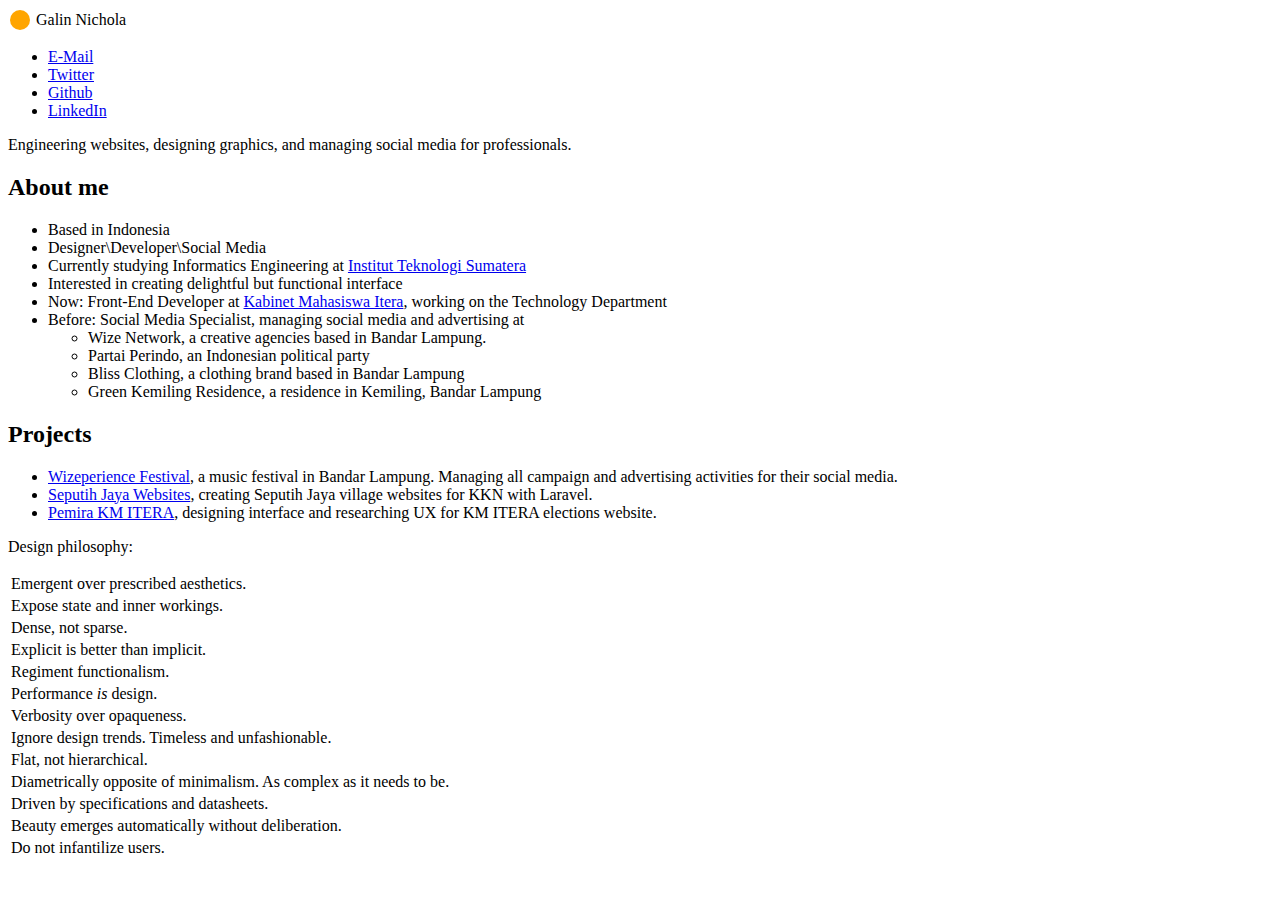
==== index.html @ 45c53dbe "linkedin link fix" ====
<!DOCTYPE html>
<html lang="en">
	<head>
		<meta charset="utf-8" />
		<meta name="viewport" content="width=device-width, initial-scale=1" />
		<title>Galin Nichola</title>
		<link rel="stylesheet" href="style.css" />
		<meta
			name="front-end-web-developer"
			content="minimalist,graphics,portfolio"
		/>
		<meta name="author" content="Galin Nichola" />
		<link rel="icon" type="image/jpg" href="favicon.ico" />
	</head>
	<body>
		<div id="menu">
			<span class="name">
				<svg
					width="24"
					height="24"
					viewBox="0 0 24 24"
					xmlns="http://www.w3.org/2000/svg"
					style="vertical-align: -7px"
				>
					<circle cx="12" cy="12" r="10" fill="#FFA500"></circle>
				</svg>
				Galin Nichola
			</span>
			<ul class="menu-buttons-wrapper">
				<li>
					<a
						href="mailto:galinnichola15@gmail.com"
						target="_blank"
						class="button"
						>E-Mail</a
					>
				</li>
				<li>
					<a
						href="https://twitter.com/senapanair"
						target="_blank"
						class="button"
						>Twitter</a
					>
				</li>
				<li>
					<a
						href="https://github.com/deymosxdeymos"
						target="_blank"
						class="button"
						>Github</a
					>
				</li>
				<li>
					<a
						href="https://www.linkedin.com/in/galinnichola"
						target="_blank"
						class="button"
						>LinkedIn</a
					>
				</li>
			</ul>
		</div>

		<div id="content">
			<p>
				Engineering websites, designing graphics, and managing social media for
				professionals.
			</p>

			<h2>About me</h2>
			<ul>
				<li>Based in Indonesia</li>
				<li>Designer\Developer\Social Media</li>
				<li>
					Currently studying Informatics Engineering at
					<a href="https://www.itera.ac.id/">Institut Teknologi Sumatera</a>
				</li>
				<li>Interested in creating delightful but functional interface</li>
				<li>
					Now: Front-End Developer at
					<a href="https://teknokm.my.id/">Kabinet Mahasiswa Itera</a>, working
					on the Technology Department
				</li>
				<li>
					Before: Social Media Specialist, managing social media and advertising
					at
					<ul>
						<li>Wize Network, a creative agencies based in Bandar Lampung.</li>
						<li>Partai Perindo, an Indonesian political party</li>
						<li>Bliss Clothing, a clothing brand based in Bandar Lampung</li>
						<li>
							Green Kemiling Residence, a residence in Kemiling, Bandar Lampung
						</li>
					</ul>
				</li>
			</ul>
			<h2>Projects</h2>
			<ul>
				<li>
					<a href="https://www.instagram.com/wizeperience/"
						>Wizeperience Festival</a
					>, a music festival in Bandar Lampung. Managing all campaign and
					advertising activities for their social media.
				</li>
				<li>
					<a href="http://seputihjaya.my.id/">Seputih Jaya Websites</a>,
					creating Seputih Jaya village websites for KKN with Laravel.
				</li>
				<li>
					<a href="http://pemira.km.itera.ac.id/">Pemira KM ITERA</a>, designing
					interface and researching UX for KM ITERA elections website.
				</li>
			</ul>

			<div class="table">
				<p>Design philosophy:</p>
				<table class="table content">
					<thead></thead>
					<tbody>
						<tr>
							<td>Emergent over prescribed aesthetics.</td>
						</tr>
						<tr>
							<td>Expose state and inner workings.</td>
						</tr>
						<tr>
							<td>Dense, not sparse.</td>
						</tr>
						<tr>
							<td>Explicit is better than implicit.</td>
						</tr>
						<tr>
							<td>Regiment functionalism.</td>
						</tr>
						<tr>
							<td>Performance <em>is</em> design.</td>
						</tr>
						<tr>
							<td>Verbosity over opaqueness.</td>
						</tr>
						<tr>
							<td>Ignore design trends. Timeless and unfashionable.</td>
						</tr>
						<tr>
							<td>Flat, not hierarchical.</td>
						</tr>
						<tr>
							<td>
								Diametrically opposite of minimalism. As complex as it needs to
								be.
							</td>
						</tr>
						<tr>
							<td>Driven by specifications and datasheets.</td>
						</tr>
						<tr>
							<td>Beauty emerges automatically without deliberation.</td>
						</tr>
						<tr>
							<td>Do not infantilize users.</td>
						</tr>
					</tbody>
				</table>
			</div>
		</div>
	</body>
</html>
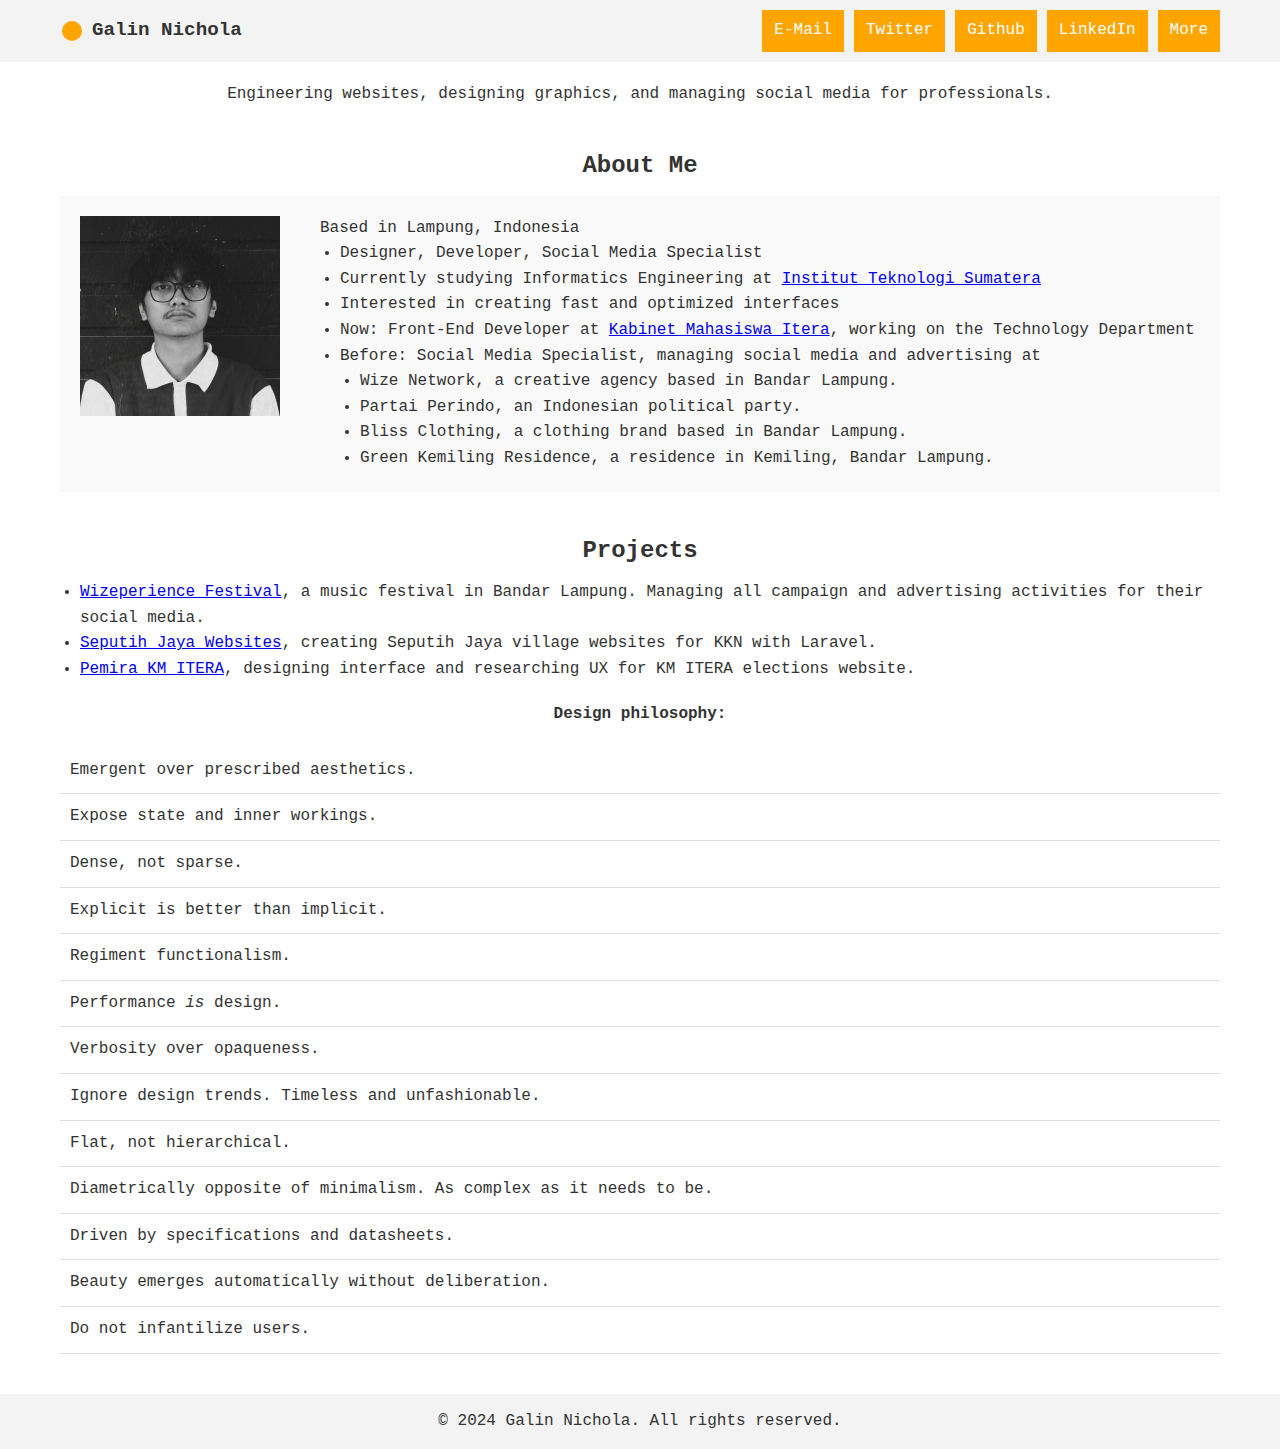
==== commit 7c5796ef: "update design" ====
--- a/index.html
+++ b/index.html
@@ -1,168 +1,167 @@
 <!DOCTYPE html>
 <html lang="en">
-	<head>
-		<meta charset="utf-8" />
-		<meta name="viewport" content="width=device-width, initial-scale=1" />
-		<title>Galin Nichola</title>
-		<link rel="stylesheet" href="style.css" />
-		<meta
-			name="front-end-web-developer"
-			content="minimalist,graphics,portfolio"
-		/>
-		<meta name="author" content="Galin Nichola" />
-		<link rel="icon" type="image/jpg" href="favicon.ico" />
-	</head>
-	<body>
-		<div id="menu">
-			<span class="name">
-				<svg
-					width="24"
-					height="24"
-					viewBox="0 0 24 24"
-					xmlns="http://www.w3.org/2000/svg"
-					style="vertical-align: -7px"
-				>
-					<circle cx="12" cy="12" r="10" fill="#FFA500"></circle>
-				</svg>
-				Galin Nichola
-			</span>
-			<ul class="menu-buttons-wrapper">
-				<li>
-					<a
-						href="mailto:galinnichola15@gmail.com"
-						target="_blank"
-						class="button"
-						>E-Mail</a
-					>
-				</li>
-				<li>
-					<a
-						href="https://twitter.com/senapanair"
-						target="_blank"
-						class="button"
-						>Twitter</a
-					>
-				</li>
-				<li>
-					<a
-						href="https://github.com/deymosxdeymos"
-						target="_blank"
-						class="button"
-						>Github</a
-					>
-				</li>
-				<li>
-					<a
-						href="https://www.linkedin.com/in/galinnichola"
-						target="_blank"
-						class="button"
-						>LinkedIn</a
-					>
-				</li>
-			</ul>
-		</div>
 
-		<div id="content">
-			<p>
-				Engineering websites, designing graphics, and managing social media for
-				professionals.
-			</p>
+<head>
+  <meta charset="utf-8" />
+  <meta name="viewport" content="width=device-width, initial-scale=1" />
+  <title>Galin Nichola</title>
+  <link rel="stylesheet" href="style.css" />
+  <meta name="front-end-web-developer" content="minimalist,graphics,portfolio" />
+  <meta name="author" content="Galin Nichola" />
+</head>
 
-			<h2>About me</h2>
-			<ul>
-				<li>Based in Indonesia</li>
-				<li>Designer\Developer\Social Media</li>
-				<li>
-					Currently studying Informatics Engineering at
-					<a href="https://www.itera.ac.id/">Institut Teknologi Sumatera</a>
-				</li>
-				<li>Interested in creating delightful but functional interface</li>
-				<li>
-					Now: Front-End Developer at
-					<a href="https://teknokm.my.id/">Kabinet Mahasiswa Itera</a>, working
-					on the Technology Department
-				</li>
-				<li>
-					Before: Social Media Specialist, managing social media and advertising
-					at
-					<ul>
-						<li>Wize Network, a creative agencies based in Bandar Lampung.</li>
-						<li>Partai Perindo, an Indonesian political party</li>
-						<li>Bliss Clothing, a clothing brand based in Bandar Lampung</li>
-						<li>
-							Green Kemiling Residence, a residence in Kemiling, Bandar Lampung
-						</li>
-					</ul>
-				</li>
-			</ul>
-			<h2>Projects</h2>
-			<ul>
-				<li>
-					<a href="https://www.instagram.com/wizeperience/"
-						>Wizeperience Festival</a
-					>, a music festival in Bandar Lampung. Managing all campaign and
-					advertising activities for their social media.
-				</li>
-				<li>
-					<a href="http://seputihjaya.my.id/">Seputih Jaya Websites</a>,
-					creating Seputih Jaya village websites for KKN with Laravel.
-				</li>
-				<li>
-					<a href="http://pemira.km.itera.ac.id/">Pemira KM ITERA</a>, designing
-					interface and researching UX for KM ITERA elections website.
-				</li>
-			</ul>
+<body>
+  <header>
+    <div id="menu">
+      <span class="name">
+        <svg width="24" height="24" viewBox="0 0 24 24" xmlns="http://www.w3.org/2000/svg" style="vertical-align: -7px">
+          <circle cx="12" cy="12" r="10" fill="#FFA500"></circle>
+        </svg>
+        Galin Nichola
+      </span>
+      <ul class="menu-buttons-wrapper">
+        <li>
+          <a href="mailto:galinnichola15@gmail.com" target="_blank" class="button">E-Mail</a>
+        </li>
+        <li>
+          <a href="https://twitter.com/senapanair" target="_blank" class="button">Twitter</a>
+        </li>
+        <li>
+          <a href="https://github.com/deymosxdeymos" target="_blank" class="button">Github</a>
+        </li>
+        <li>
+          <a href="https://www.linkedin.com/in/galinnichola" target="_blank" class="button">LinkedIn</a>
+        </li>
+        <!-- Dropdown Menu -->
+        <li class="dropdown">
+          <a href="javascript:void(0)" class="dropbtn">More</a>
+          <div class="dropdown-content">
+            <a href="#">Portfolio</a>
+            <a href="#">Blog</a>
+            <a href="#">Contact</a>
+          </div>
+        </li>
+      </ul>
+      <!-- Hamburger Menu for Mobile -->
+      <div class="hamburger" id="hamburger" aria-label="Toggle navigation" aria-expanded="false"
+        aria-controls="menu-buttons-wrapper">
+        <span class="bar"></span>
+        <span class="bar"></span>
+        <span class="bar"></span>
+      </div>
+    </div>
+  </header>
 
-			<div class="table">
-				<p>Design philosophy:</p>
-				<table class="table content">
-					<thead></thead>
-					<tbody>
-						<tr>
-							<td>Emergent over prescribed aesthetics.</td>
-						</tr>
-						<tr>
-							<td>Expose state and inner workings.</td>
-						</tr>
-						<tr>
-							<td>Dense, not sparse.</td>
-						</tr>
-						<tr>
-							<td>Explicit is better than implicit.</td>
-						</tr>
-						<tr>
-							<td>Regiment functionalism.</td>
-						</tr>
-						<tr>
-							<td>Performance <em>is</em> design.</td>
-						</tr>
-						<tr>
-							<td>Verbosity over opaqueness.</td>
-						</tr>
-						<tr>
-							<td>Ignore design trends. Timeless and unfashionable.</td>
-						</tr>
-						<tr>
-							<td>Flat, not hierarchical.</td>
-						</tr>
-						<tr>
-							<td>
-								Diametrically opposite of minimalism. As complex as it needs to
-								be.
-							</td>
-						</tr>
-						<tr>
-							<td>Driven by specifications and datasheets.</td>
-						</tr>
-						<tr>
-							<td>Beauty emerges automatically without deliberation.</td>
-						</tr>
-						<tr>
-							<td>Do not infantilize users.</td>
-						</tr>
-					</tbody>
-				</table>
-			</div>
-		</div>
-	</body>
+  <main>
+    <div id="content">
+      <p>
+        Engineering websites, designing graphics, and managing social media for professionals.
+      </p>
+
+      <h2>About Me</h2>
+      <aside>
+        <img src="public/images/me.jpeg" alt="Galin Nichola" />
+        <div class="biodata">
+          <p>Based in Lampung, Indonesia</p>
+          <ul>
+            <li>Designer, Developer, Social Media Specialist</li>
+            <li>
+              Currently studying Informatics Engineering at
+              <a href="https://www.itera.ac.id/" target="_blank">Institut Teknologi Sumatera</a>
+            </li>
+            <li>Interested in creating fast and optimized interfaces</li>
+            <li>
+              Now: Front-End Developer at
+              <a href="https://km-itera.com" target="_blank">Kabinet Mahasiswa Itera</a>, working on the Technology
+              Department
+            </li>
+            <li>
+              Before: Social Media Specialist, managing social media and advertising at
+              <ul>
+                <li>Wize Network, a creative agency based in Bandar Lampung.</li>
+                <li>Partai Perindo, an Indonesian political party.</li>
+                <li>Bliss Clothing, a clothing brand based in Bandar Lampung.</li>
+                <li>Green Kemiling Residence, a residence in Kemiling, Bandar Lampung.</li>
+              </ul>
+            </li>
+          </ul>
+        </div>
+      </aside>
+
+      <h2>Projects</h2>
+      <ul>
+        <li>
+          <a href="https://www.instagram.com/wizeperience/" target="_blank">Wizeperience Festival</a>, a music festival
+          in Bandar
+          Lampung. Managing all campaign and advertising activities for their social media.
+        </li>
+        <li>
+          <a href="https://github.com/deymosxdeymos/web-seputih-jaya" target="_blank">Seputih Jaya Websites</a>,
+          creating Seputih Jaya village websites for KKN with Laravel.
+        </li>
+        <li>
+          <a href="http://pemira.km.itera.ac.id/" target="_blank">Pemira KM ITERA</a>, designing interface and
+          researching UX for KM ITERA elections website.
+        </li>
+      </ul>
+
+      <div class="table">
+        <p>Design philosophy:</p>
+        <table class="table content">
+          <tbody>
+            <tr>
+              <td>Emergent over prescribed aesthetics.</td>
+            </tr>
+            <tr>
+              <td>Expose state and inner workings.</td>
+            </tr>
+            <tr>
+              <td>Dense, not sparse.</td>
+            </tr>
+            <tr>
+              <td>Explicit is better than implicit.</td>
+            </tr>
+            <tr>
+              <td>Regiment functionalism.</td>
+            </tr>
+            <tr>
+              <td>Performance <em>is</em> design.</td>
+            </tr>
+            <tr>
+              <td>Verbosity over opaqueness.</td>
+            </tr>
+            <tr>
+              <td>Ignore design trends. Timeless and unfashionable.</td>
+            </tr>
+            <tr>
+              <td>Flat, not hierarchical.</td>
+            </tr>
+            <tr>
+              <td>
+                Diametrically opposite of minimalism. As complex as it needs to be.
+              </td>
+            </tr>
+            <tr>
+              <td>Driven by specifications and datasheets.</td>
+            </tr>
+            <tr>
+              <td>Beauty emerges automatically without deliberation.</td>
+            </tr>
+            <tr>
+              <td>Do not infantilize users.</td>
+            </tr>
+          </tbody>
+        </table>
+      </div>
+    </div>
+  </main>
+
+  <footer>
+    <p>&copy; 2024 Galin Nichola. All rights reserved.</p>
+  </footer>
+
+  <!-- JavaScript for Dropdown Menu and Hamburger -->
+  <script src="script.js"></script>
+</body>
+
 </html>
--- a/style.css
+++ b/style.css
@@ -0,0 +1,304 @@
+/* Import Berkeley Mono Font */
+@font-face {
+  font-family: 'Berkeley Mono';
+  src: url('../fonts/BerkeleyMonoTrial-Regular.otf') format('opentype');
+  font-weight: normal;
+  font-style: normal;
+}
+
+/* Root Variables for Consistent Styling */
+:root {
+  --primary-color: #2675e6;
+  --secondary-color: #ffa500;
+  --accent-color: #e69726;
+  --background-color: #ffffff;
+  --text-color: #333333;
+  --light-gray: #f3f3f3;
+  --max-width: 1200px;
+  --padding: 20px;
+  --transition-speed: 0.3s;
+}
+
+/* Global Styles */
+* {
+  box-sizing: border-box;
+  margin: 0;
+  padding: 0;
+}
+
+body {
+  font-family: 'Berkeley Mono', monospace;
+  font-size: 16px;
+  background-color: var(--background-color);
+  color: var(--text-color);
+  line-height: 1.6;
+}
+
+/* Header and Menu Styles */
+header {
+  background-color: var(--light-gray);
+  padding: 10px 0;
+  position: sticky;
+  top: 0;
+  z-index: 1000;
+}
+
+#menu {
+  max-width: var(--max-width);
+  margin: 0 auto;
+  padding: 0 var(--padding);
+  display: flex;
+  align-items: center;
+  justify-content: space-between;
+  flex-wrap: wrap;
+}
+
+.name {
+  display: flex;
+  align-items: center;
+  font-size: 1.2em;
+  font-weight: bold;
+}
+
+.name svg {
+  margin-right: 8px;
+}
+
+.menu-buttons-wrapper {
+  display: flex;
+  align-items: center;
+  list-style: none;
+  margin: 0;
+  padding: 0;
+}
+
+.menu-buttons-wrapper li {
+  margin-left: 10px;
+}
+
+.button, .dropbtn {
+  display: inline-block;
+  padding: 8px 12px;
+  font-size: 1em;
+  color: #fff;
+  background-color: var(--secondary-color);
+  border: none;
+  text-decoration: none;
+  transition: background-color var(--transition-speed) ease;
+}
+
+.button:hover, .dropbtn:hover {
+  background-color: var(--accent-color);
+}
+
+/* Dropdown Styles */
+.dropdown {
+  position: relative;
+}
+
+.dropdown-content {
+  display: none;
+  position: absolute;
+  background-color: #f9f9f9;
+  min-width: 160px;
+  box-shadow: 0px 8px 16px 0px rgba(0,0,0,0.2);
+  z-index: 1;
+}
+
+.dropdown-content a {
+  color: black;
+  padding: 12px 16px;
+  text-decoration: none;
+  display: block;
+}
+
+.dropdown-content a:hover {
+  background-color: #f1f1f1;
+}
+
+.dropdown:hover .dropdown-content {
+  display: block;
+}
+
+/* Hamburger Menu Styles */
+.hamburger {
+  display: none;
+  flex-direction: column;
+  cursor: pointer;
+  padding: 5px;
+}
+
+.hamburger span {
+  height: 3px;
+  width: 25px;
+  background-color: var(--text-color);
+  margin: 3px 0;
+  transition: 0.4s;
+}
+
+/* Main Content Styles */
+main {
+  max-width: var(--max-width);
+  margin: 20px auto;
+  padding: 0 var(--padding);
+}
+
+#content {
+  display: flex;
+  flex-direction: column;
+  align-items: center;
+}
+
+#content > p {
+  text-align: center;
+  margin-bottom: 20px;
+}
+
+/* Aside Styles */
+aside {
+  background-color: #f9f9f9;
+  padding: 20px;
+  margin-bottom: 20px;
+  width: 100%;
+  display: flex;
+  flex-direction: column;
+  align-items: center;
+}
+
+aside img {
+  width: 200px;
+  height: auto;
+  margin-bottom: 20px;
+}
+
+.biodata {
+  width: 100%;
+}
+
+.biodata ul {
+  padding-left: 20px;
+}
+
+.biodata ul ul {
+  padding-left: 20px;
+}
+
+/* Projects and Table Styles */
+#content h2 {
+  margin-top: 20px;
+  margin-bottom: 10px;
+  text-align: center;
+}
+
+#content ul {
+  list-style-type: disc;
+  padding-left: 20px;
+}
+
+.table {
+  width: 100%;
+  margin-top: 20px;
+}
+
+.table p {
+  text-align: center;
+  font-weight: bold;
+  margin-bottom: 10px;
+}
+
+.table.content {
+  width: 100%;
+  border-collapse: collapse;
+}
+
+.table.content td {
+  padding: 10px;
+  border-bottom: 1px solid #ddd;
+}
+
+/* Footer Styles */
+footer {
+  background-color: var(--light-gray);
+  text-align: center;
+  padding: 15px 0;
+  margin-top: 40px;
+}
+
+/* Responsive Styles */
+@media (max-width: 768px) {
+  .menu-buttons-wrapper {
+    display: none;
+    flex-direction: column;
+    width: 100%;
+    position: absolute;
+    top: 100%;
+    left: 0;
+    background-color: var(--light-gray);
+    padding: 10px 0;
+  }
+
+  .menu-buttons-wrapper.active {
+    display: flex;
+  }
+
+  .menu-buttons-wrapper li {
+    margin: 10px 0;
+    width: 100%;
+    text-align: center;
+  }
+
+  .dropdown-content {
+    position: static;
+    box-shadow: none;
+    width: 100%;
+  }
+
+  .hamburger {
+    display: flex;
+  }
+
+  aside {
+    flex-direction: column;
+  }
+
+  aside img {
+    margin-right: 0;
+    margin-bottom: 20px;
+  }
+
+  .biodata {
+    text-align: center;
+  }
+}
+
+@media (min-width: 769px) and (max-width: 1024px) {
+  aside {
+    flex-direction: row;
+    align-items: flex-start;
+  }
+
+  aside img {
+    margin-right: 20px;
+    margin-bottom: 0;
+  }
+
+  .biodata {
+    flex: 1;
+  }
+}
+
+@media (min-width: 1025px) {
+  aside {
+    flex-direction: row;
+    align-items: flex-start;
+  }
+
+  aside img {
+    margin-right: 40px;
+    margin-bottom: 0;
+  }
+
+  .biodata {
+    flex: 1;
+  }
+}
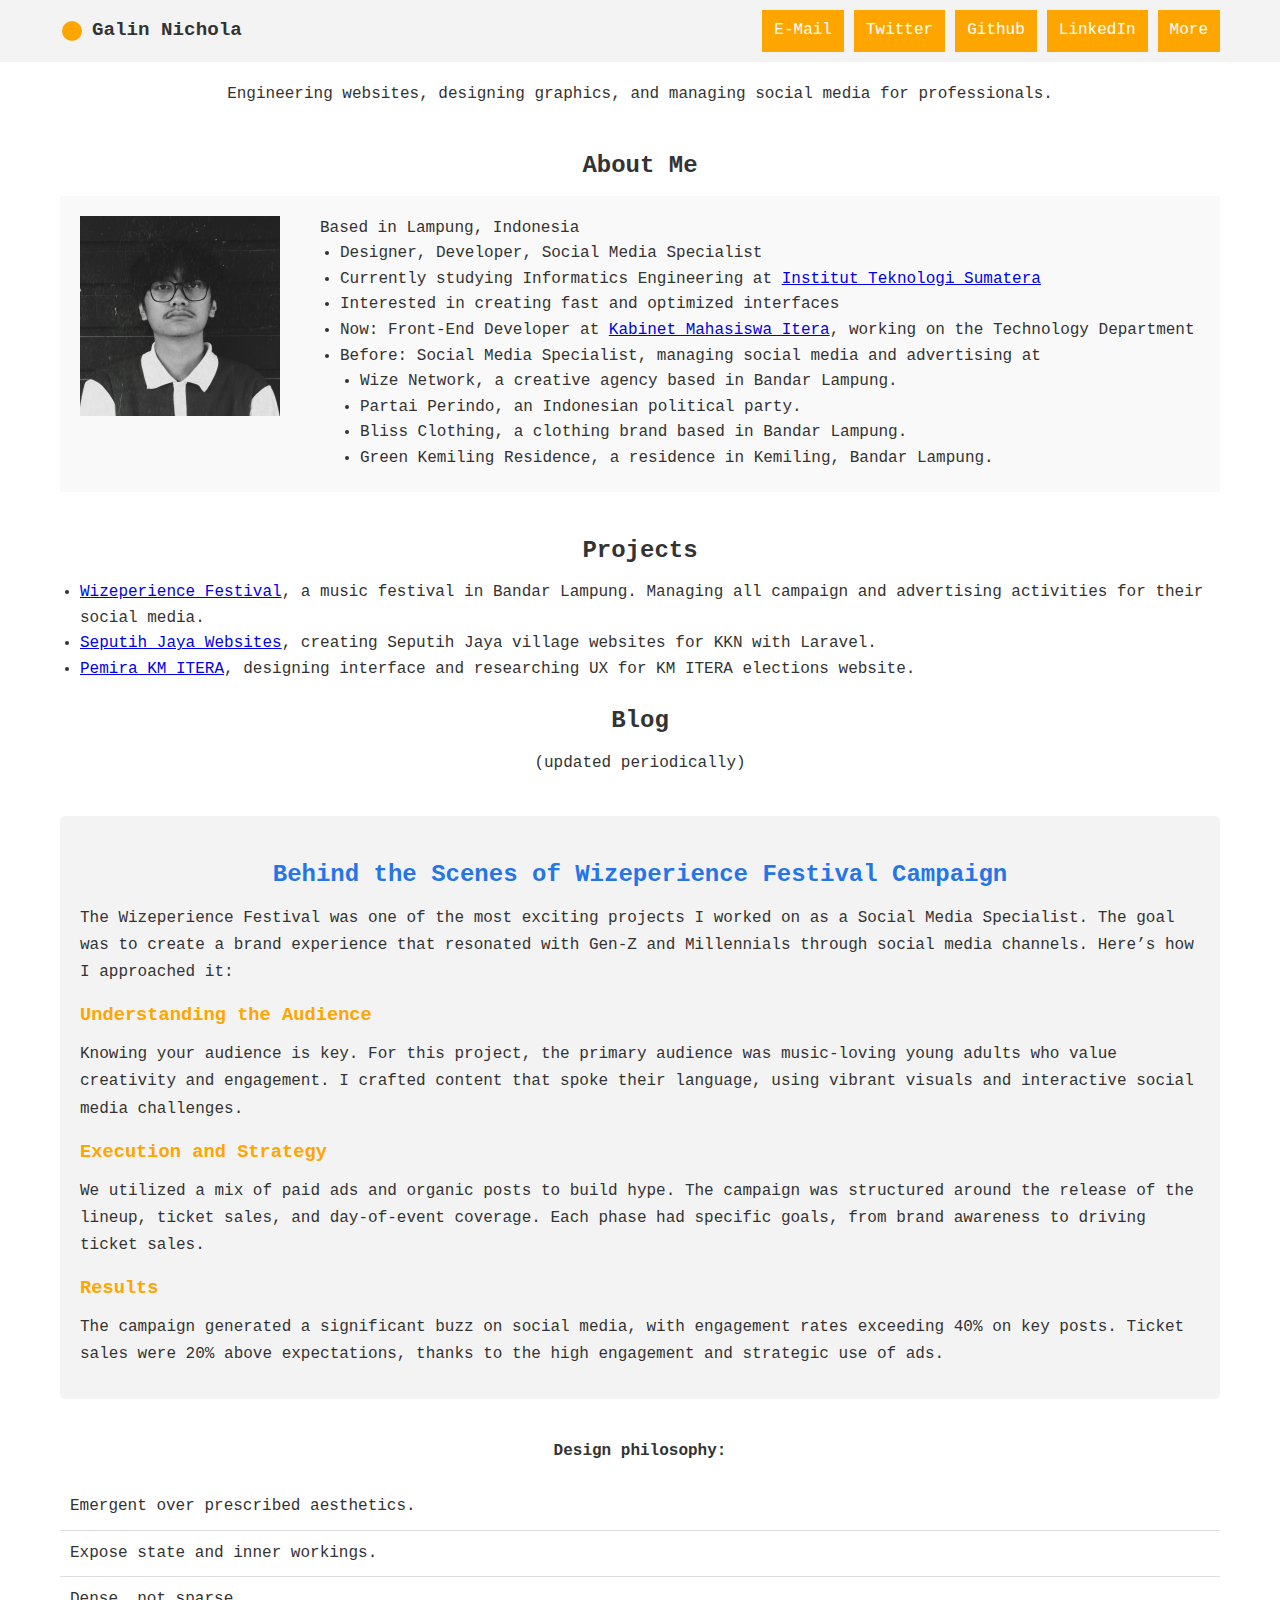
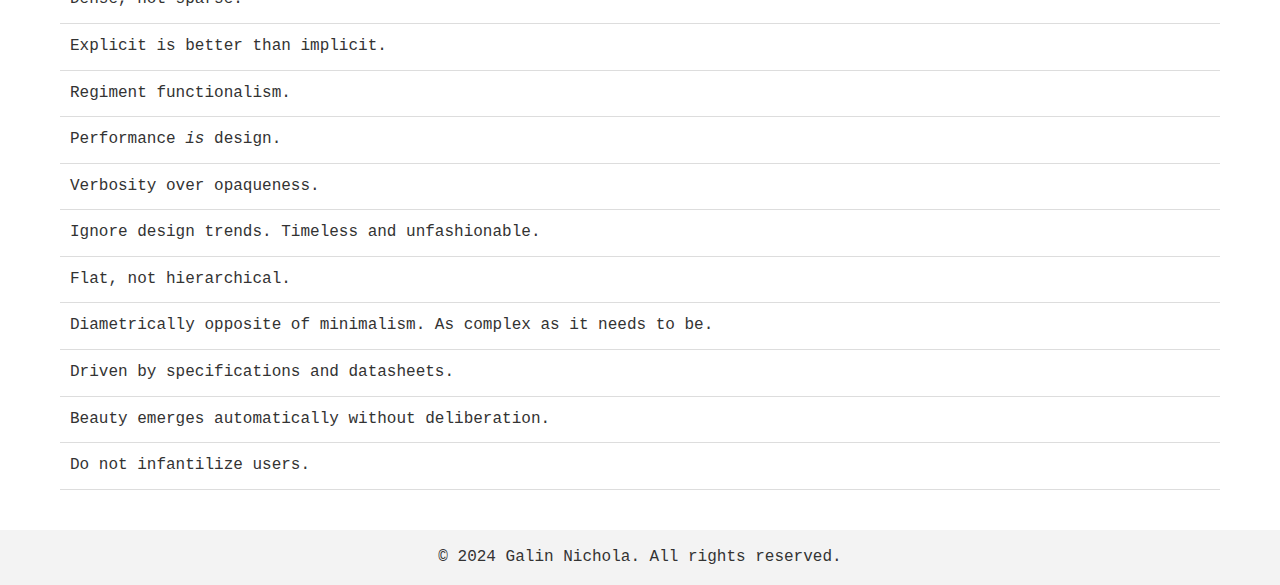
==== commit 3b75b0ea: "adding blogs" ====
--- a/index.html
+++ b/index.html
@@ -20,18 +20,10 @@
         Galin Nichola
       </span>
       <ul class="menu-buttons-wrapper">
-        <li>
-          <a href="mailto:galinnichola15@gmail.com" target="_blank" class="button">E-Mail</a>
-        </li>
-        <li>
-          <a href="https://twitter.com/senapanair" target="_blank" class="button">Twitter</a>
-        </li>
-        <li>
-          <a href="https://github.com/deymosxdeymos" target="_blank" class="button">Github</a>
-        </li>
-        <li>
-          <a href="https://www.linkedin.com/in/galinnichola" target="_blank" class="button">LinkedIn</a>
-        </li>
+        <li><a href="mailto:galinnichola15@gmail.com" target="_blank" class="button">E-Mail</a></li>
+        <li><a href="https://twitter.com/senapanair" target="_blank" class="button">Twitter</a></li>
+        <li><a href="https://github.com/deymosxdeymos" target="_blank" class="button">Github</a></li>
+        <li><a href="https://www.linkedin.com/in/galinnichola" target="_blank" class="button">LinkedIn</a></li>
         <!-- Dropdown Menu -->
         <li class="dropdown">
           <a href="javascript:void(0)" class="dropbtn">More</a>
@@ -90,20 +82,37 @@
 
       <h2>Projects</h2>
       <ul>
-        <li>
-          <a href="https://www.instagram.com/wizeperience/" target="_blank">Wizeperience Festival</a>, a music festival
-          in Bandar
-          Lampung. Managing all campaign and advertising activities for their social media.
-        </li>
-        <li>
-          <a href="https://github.com/deymosxdeymos/web-seputih-jaya" target="_blank">Seputih Jaya Websites</a>,
-          creating Seputih Jaya village websites for KKN with Laravel.
-        </li>
-        <li>
-          <a href="http://pemira.km.itera.ac.id/" target="_blank">Pemira KM ITERA</a>, designing interface and
-          researching UX for KM ITERA elections website.
-        </li>
+        <li><a href="https://www.instagram.com/wizeperience/" target="_blank">Wizeperience Festival</a>, a music
+          festival in Bandar Lampung. Managing all campaign and advertising activities for their social media.</li>
+        <li><a href="https://github.com/deymosxdeymos/web-seputih-jaya" target="_blank">Seputih Jaya Websites</a>,
+          creating Seputih Jaya village websites for KKN with Laravel.</li>
+        <li><a href="http://pemira.km.itera.ac.id/" target="_blank">Pemira KM ITERA</a>, designing interface and
+          researching UX for KM ITERA elections website.</li>
       </ul>
+
+
+      <h2>Blog</h2>
+      <p>(updated periodically)</p>
+      <article>
+        <h2>Behind the Scenes of Wizeperience Festival Campaign</h2>
+        <p>The Wizeperience Festival was one of the most exciting projects I worked on as a Social Media Specialist. The
+          goal was to create a brand experience that resonated with Gen-Z and Millennials through social media channels.
+          Here’s how I approached it:</p>
+
+        <h3>Understanding the Audience</h3>
+        <p>Knowing your audience is key. For this project, the primary audience was music-loving young adults who value
+          creativity and engagement. I crafted content that spoke their language, using vibrant visuals and interactive
+          social media challenges.</p>
+
+        <h3>Execution and Strategy</h3>
+        <p>We utilized a mix of paid ads and organic posts to build hype. The campaign was structured around the release
+          of the lineup, ticket sales, and day-of-event coverage. Each phase had specific goals, from brand awareness to
+          driving ticket sales.</p>
+
+        <h3>Results</h3>
+        <p>The campaign generated a significant buzz on social media, with engagement rates exceeding 40% on key posts.
+          Ticket sales were 20% above expectations, thanks to the high engagement and strategic use of ads.</p>
+      </article>
 
       <div class="table">
         <p>Design philosophy:</p>
@@ -137,9 +146,7 @@
               <td>Flat, not hierarchical.</td>
             </tr>
             <tr>
-              <td>
-                Diametrically opposite of minimalism. As complex as it needs to be.
-              </td>
+              <td>Diametrically opposite of minimalism. As complex as it needs to be.</td>
             </tr>
             <tr>
               <td>Driven by specifications and datasheets.</td>
--- a/style.css
+++ b/style.css
@@ -183,6 +183,32 @@
   padding-left: 20px;
 }
 
+/* Article Styles */
+article {
+  width: 100%;
+  background-color: var(--light-gray);
+  padding: 20px;
+  margin: 20px 0;
+  border-radius: 5px;
+}
+
+article h2 {
+  color: var(--primary-color);
+  margin-bottom: 15px;
+}
+
+article h3 {
+  margin-top: 15px;
+  margin-bottom: 10px;
+  color: var(--secondary-color);
+}
+
+article p {
+  margin-bottom: 10px;
+  line-height: 1.7;
+}
+
+
 /* Projects and Table Styles */
 #content h2 {
   margin-top: 20px;
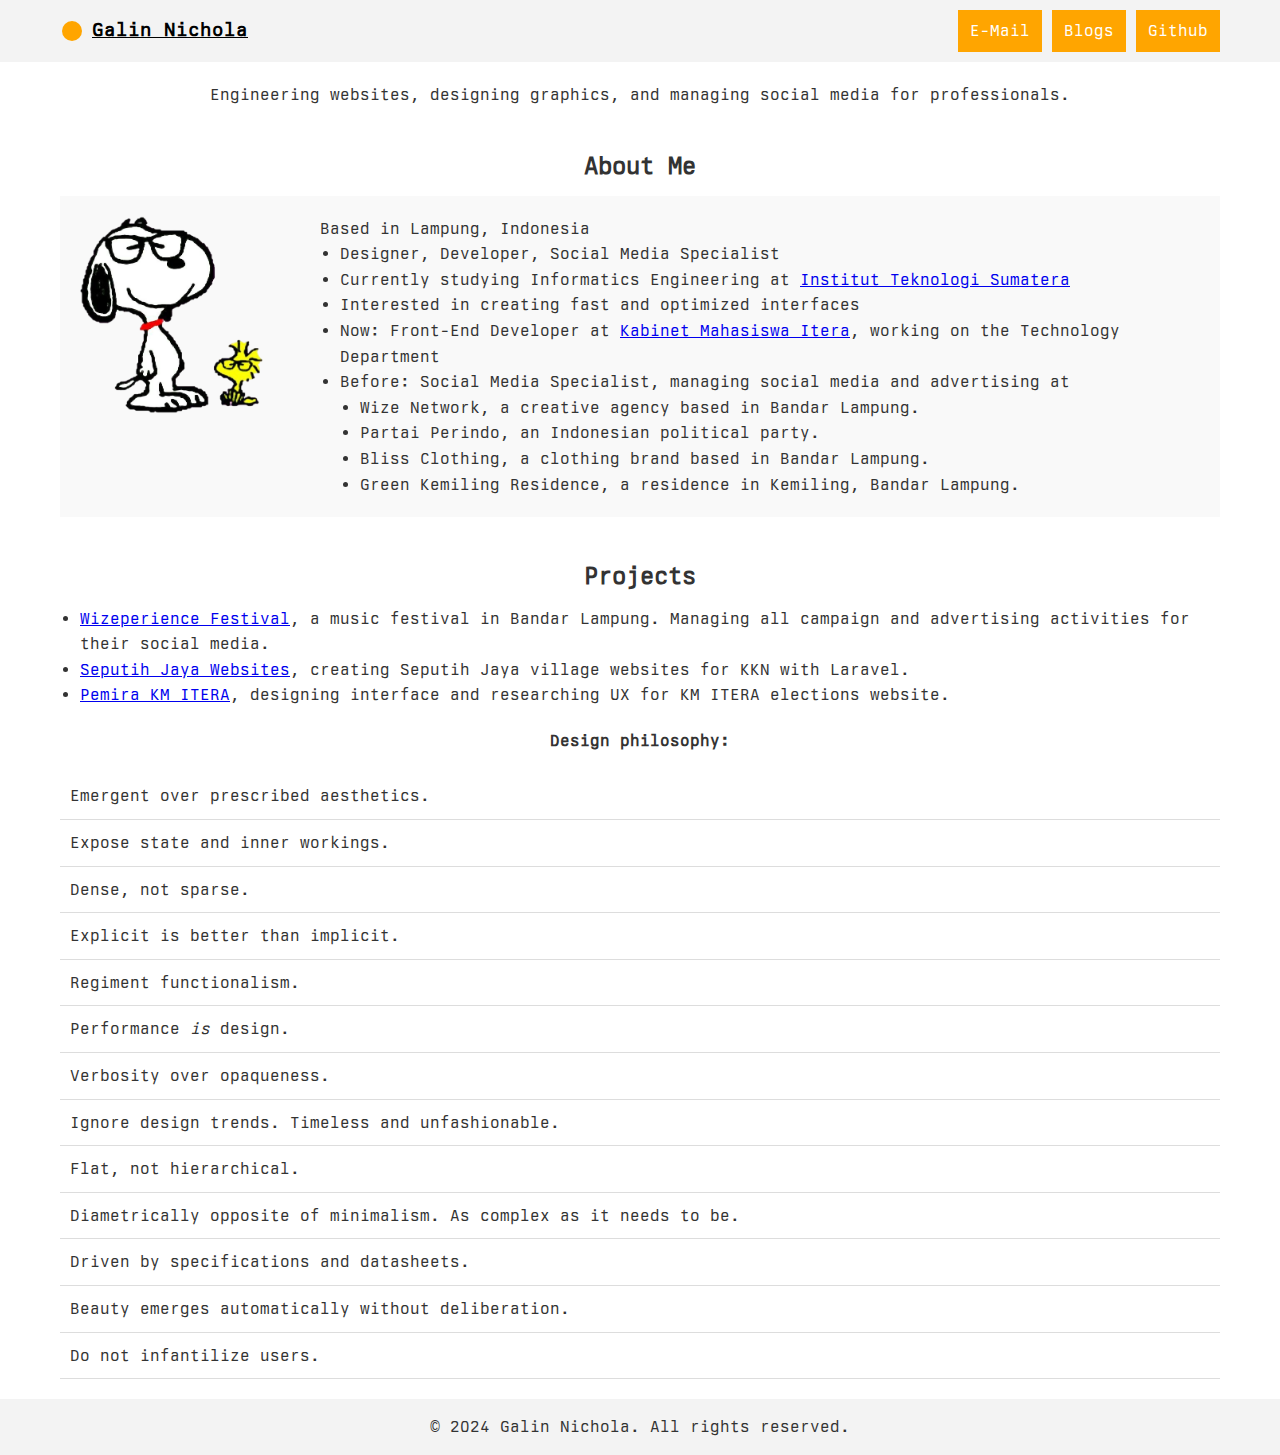
==== commit 495a022b: "adding new stuff" ====
--- a/index.html
+++ b/index.html
@@ -13,26 +13,16 @@
 <body>
   <header>
     <div id="menu">
-      <span class="name">
+      <a href="index.html" class="name">
         <svg width="24" height="24" viewBox="0 0 24 24" xmlns="http://www.w3.org/2000/svg" style="vertical-align: -7px">
           <circle cx="12" cy="12" r="10" fill="#FFA500"></circle>
         </svg>
         Galin Nichola
-      </span>
+      </a>
       <ul class="menu-buttons-wrapper">
         <li><a href="mailto:galinnichola15@gmail.com" target="_blank" class="button">E-Mail</a></li>
-        <li><a href="https://twitter.com/senapanair" target="_blank" class="button">Twitter</a></li>
+        <li><a href="blog.html" target="_blank" class="button">Blogs</a></li>
         <li><a href="https://github.com/deymosxdeymos" target="_blank" class="button">Github</a></li>
-        <li><a href="https://www.linkedin.com/in/galinnichola" target="_blank" class="button">LinkedIn</a></li>
-        <!-- Dropdown Menu -->
-        <li class="dropdown">
-          <a href="javascript:void(0)" class="dropbtn">More</a>
-          <div class="dropdown-content">
-            <a href="#">Portfolio</a>
-            <a href="#">Blog</a>
-            <a href="#">Contact</a>
-          </div>
-        </li>
       </ul>
       <!-- Hamburger Menu for Mobile -->
       <div class="hamburger" id="hamburger" aria-label="Toggle navigation" aria-expanded="false"
@@ -52,7 +42,7 @@
 
       <h2>About Me</h2>
       <aside>
-        <img src="public/images/me.jpeg" alt="Galin Nichola" />
+        <img src="public/images/me.png" alt="Galin Nichola" />
         <div class="biodata">
           <p>Based in Lampung, Indonesia</p>
           <ul>
@@ -89,30 +79,6 @@
         <li><a href="http://pemira.km.itera.ac.id/" target="_blank">Pemira KM ITERA</a>, designing interface and
           researching UX for KM ITERA elections website.</li>
       </ul>
-
-
-      <h2>Blog</h2>
-      <p>(updated periodically)</p>
-      <article>
-        <h2>Behind the Scenes of Wizeperience Festival Campaign</h2>
-        <p>The Wizeperience Festival was one of the most exciting projects I worked on as a Social Media Specialist. The
-          goal was to create a brand experience that resonated with Gen-Z and Millennials through social media channels.
-          Here’s how I approached it:</p>
-
-        <h3>Understanding the Audience</h3>
-        <p>Knowing your audience is key. For this project, the primary audience was music-loving young adults who value
-          creativity and engagement. I crafted content that spoke their language, using vibrant visuals and interactive
-          social media challenges.</p>
-
-        <h3>Execution and Strategy</h3>
-        <p>We utilized a mix of paid ads and organic posts to build hype. The campaign was structured around the release
-          of the lineup, ticket sales, and day-of-event coverage. Each phase had specific goals, from brand awareness to
-          driving ticket sales.</p>
-
-        <h3>Results</h3>
-        <p>The campaign generated a significant buzz on social media, with engagement rates exceeding 40% on key posts.
-          Ticket sales were 20% above expectations, thanks to the high engagement and strategic use of ads.</p>
-      </article>
 
       <div class="table">
         <p>Design philosophy:</p>
--- a/style.css
+++ b/style.css
@@ -20,13 +20,16 @@
 }
 
 /* Global Styles */
-* {
+*, *::before, *::after {
   box-sizing: border-box;
   margin: 0;
   padding: 0;
 }
 
 body {
+  display: flex;
+  flex-direction: column;
+  min-height: 100vh;
   font-family: 'Berkeley Mono', monospace;
   font-size: 16px;
   background-color: var(--background-color);
@@ -34,7 +37,7 @@
   line-height: 1.6;
 }
 
-/* Header and Menu Styles */
+/* Header Styles */
 header {
   background-color: var(--light-gray);
   padding: 10px 0;
@@ -58,25 +61,26 @@
   align-items: center;
   font-size: 1.2em;
   font-weight: bold;
+  color: #000;
 }
 
 .name svg {
   margin-right: 8px;
 }
 
+/* Menu Buttons */
 .menu-buttons-wrapper {
   display: flex;
   align-items: center;
   list-style: none;
-  margin: 0;
-  padding: 0;
 }
 
 .menu-buttons-wrapper li {
   margin-left: 10px;
 }
 
-.button, .dropbtn {
+.button,
+.dropbtn {
   display: inline-block;
   padding: 8px 12px;
   font-size: 1em;
@@ -87,7 +91,8 @@
   transition: background-color var(--transition-speed) ease;
 }
 
-.button:hover, .dropbtn:hover {
+.button:hover,
+.dropbtn:hover {
   background-color: var(--accent-color);
 }
 
@@ -101,7 +106,7 @@
   position: absolute;
   background-color: #f9f9f9;
   min-width: 160px;
-  box-shadow: 0px 8px 16px 0px rgba(0,0,0,0.2);
+  box-shadow: 0px 8px 16px rgba(0,0,0,0.2);
   z-index: 1;
 }
 
@@ -128,7 +133,7 @@
   padding: 5px;
 }
 
-.hamburger span {
+.hamburger .bar {
   height: 3px;
   width: 25px;
   background-color: var(--text-color);
@@ -138,6 +143,7 @@
 
 /* Main Content Styles */
 main {
+  flex: 1;
   max-width: var(--max-width);
   margin: 20px auto;
   padding: 0 var(--padding);
@@ -198,8 +204,7 @@
 }
 
 article h3 {
-  margin-top: 15px;
-  margin-bottom: 10px;
+  margin: 15px 0 10px;
   color: var(--secondary-color);
 }
 
@@ -208,11 +213,9 @@
   line-height: 1.7;
 }
 
-
 /* Projects and Table Styles */
 #content h2 {
-  margin-top: 20px;
-  margin-bottom: 10px;
+  margin: 20px 0 10px;
   text-align: center;
 }
 
@@ -247,7 +250,8 @@
   background-color: var(--light-gray);
   text-align: center;
   padding: 15px 0;
-  margin-top: 40px;
+  /* Remove margin-top to avoid spacing issues */
+  /* margin-top: 40px; */
 }
 
 /* Responsive Styles */
@@ -328,3 +332,4 @@
     flex: 1;
   }
 }
+
